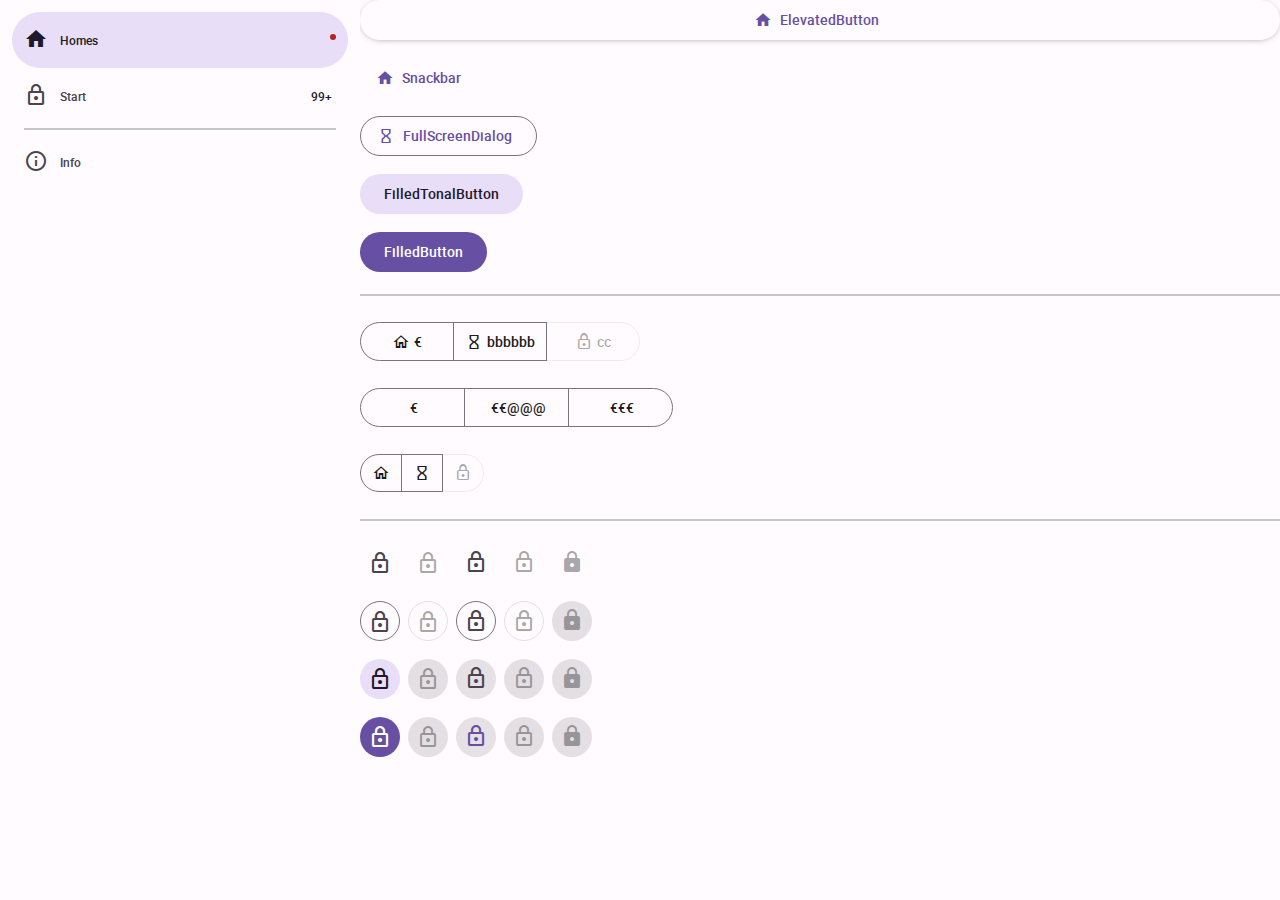
==== index.html @ 230a1a6f "dialog full/basic: buttons, styling" ====
<!DOCTYPE html>
<html lang="de">

<head>
    <title>rohstoff</title>
    <meta charset="utf-8">
    <meta name="viewport" content="width=device-width, initial-scale=1">

    <link rel="preload" href="/fonts/materialiconsoutlined-regular-webfont.woff2" as="font" type="font/woff2"
        crossorigin>
    <link rel="preload" href="/fonts/materialicons-regular-webfont.woff2" as="font" type="font/woff2" crossorigin>
    <link rel="preload" href="/fonts/roboto-medium-webfont.woff2" as="font" type="font/woff2" crossorigin>
    <link rel="preload" href="/fonts/roboto-regular-webfont.woff2" as="font" type="font/woff2" crossorigin>

    <style>
        @font-face {
            font-family: "Icons";
            font-style: normal;
            font-weight: 400;
            src: url("/fonts/materialicons-regular-webfont.woff2") format('woff2');
            font-display: swap;
        }

        @font-face {
            font-family: "Icons-Outlined";
            font-style: normal;
            font-weight: 400;
            src: url("/fonts/materialiconsoutlined-regular-webfont.woff2") format('woff2');
            font-display: swap;
        }

        @font-face {
            font-family: "Regular";
            font-style: normal;
            font-weight: 400;
            src: local('sans-serif'), url("/fonts/roboto-regular-webfont.woff2") format('woff2');
            font-display: swap;
        }

        @font-face {
            font-family: "Medium";
            font-style: normal;
            font-weight: 400;
            src: local('sans-serif'), url("/fonts/roboto-medium-webfont.woff2") format('woff2');
            font-display: swap;
        }

        #testid {
            background-color: #fff;
        }
    </style>

    <script>
        // example:
        var mediaQueryExpanded = "(min-width: 1240px)"
        var breakpoints = {
            compact: 550,
            expanded: 1300
        }
        var i18n = {
            close: 'schliessen'
        }
    </script>
    <script type="module">
        import { App, Element } from '/rohstoff/application.mjs'        
        import { BasicDialog } from '/rohstoff/containment/BasicDialog.mjs'
        import { FullScreenDialog } from '/rohstoff/containment/FullScreenDialog.mjs'
        
        import { Divider } from '/rohstoff/divider.mjs'
        import { LinearProgressIndicator } from '/rohstoff/communication/LinearProgressIndicator.mjs'
        import { Snackbar } from '/rohstoff/communication/Snackbar.mjs'
        import { Row } from '/rohstoff/layouts/row.mjs'
        import { Column } from '/rohstoff/layouts/column.mjs'
        import { NavigationBar, NavigationItem,NavigationDivider } from '/rohstoff/navigation/navigationbar.mjs'
        import {
            TextButton,
            OutlinedButton,
            FilledTonalButton,
            FilledButton,
            ElevatedButton
        } from '/rohstoff/actions/CommonButtons.mjs';
        import {
            SegmentedButton,
            ButtonSegment
        } from '/rohstoff/actions/SegmentedButtons.mjs';
        import {
            OutlinedIconButton,
            ToggleOutlinedIconButton,
            FilledTonalIconButton,
            ToggleFilledTonalIconButton,
            FilledIconButton,
            ToggleFilledIconButton,
            IconButton,
            ToggleIconButton
        } from '/rohstoff/actions/IconButtons.mjs';
         
        const fsd = new FullScreenDialog({
            title: "Headline",
            child: new FilledButton({
                label: "test"
            }),
            id: "testid"
        })

        const sbar = new Snackbar({
            text: "Ich bin die Snackbar. Ich bin die Snackbar. Ich bin die Snackbar.",
            action: "los gehts"
        })

        const xxx =
            new NavigationItem({
                label: "Home",
                icon: "\ue88a",
                checked: true
            });

        const pb = new LinearProgressIndicator({ value: .6 })
        const d = new BasicDialog({
            title: "Titel",
            icon: "\ue88a",//String.fromCodePoint("0xe144"),
            buttonConfirm: new TextButton({ label: 'new', onclick: (e) => { d.hide() } }),
            buttonDismiss: new TextButton({ label: 'cancel', onclick: (e) => { pb.visible = false }, disabled: false }),
            onbeforeshow: (e) => { pb.visible = true; pb.value = .1; console.log(e) },
            child: new Divider()//pb
        })

        const b = new ElevatedButton({
            label: "ElevatedButton",
            responsive: true,
            icon: "\ue88a",
            onclick: (e) => {
                d.show()
            }
        })
        const app = new App({
            child: new Column({
                gap: 18,
                align: { /* verticaly: 'center',  horizontaly: 'center' */ },
                children: [
                    sbar,
                    b,
                    new TextButton({
                        icon: "\ue88a",
                        label: "Snackbar",
                        onclick: (e)=>{
                            sbar.show(8000)
                        }
                    }),
                    new OutlinedButton({
                        icon: "\ue88b",
                        label: "FullScreenDialog",
                        onclick: (e)=>{
                            fsd.show()
                        }
                    }),
                    new FilledTonalButton({
                        label: "FilledTonalButton"
                    }),
                    new FilledButton({
                        label: "FilledButton",
                        onclick: (e) => {
                            document.body.requestFullscreen()
                        }
                    }),
                    new Divider(),
                    new SegmentedButton({
                        multiSelection: false,
                        iconsOnly: false,
                        segments: [
                            new ButtonSegment({
                                icon: "\ue88a",
                                label: '€',
                                id: 's1'
                            }),
                            new ButtonSegment({
                                onclick: (e) => { console.log(e.target) },
                                icon: "\ue88b",
                                label: 'bbbbbb',
                                id: 's2'
                            }),
                            new ButtonSegment({
                                icon: "\ue88d",
                                label: 'cc',
                                disabled: true,
                                id: 's3'
                            })
                        ],
                        description: 'a filter',
                    }),
                    new SegmentedButton({
                        multiSelection: true,
                        iconsOnly: false,
                        segments: [
                            new ButtonSegment({
                                /* icon: "\ue88a", */
                                label: '€',
                                id: 's11'
                            }),
                            new ButtonSegment({
                                onclick: (e) => { console.log(this) },
                                /* icon: "\ue88b", */
                                label: '€€@@@',
                                id: 's21'
                            }),
                            new ButtonSegment({
                                /* icon: "\ue88d", */
                                label: '€€€',
                                disabled: false,
                                id: 's31'
                            })
                        ],
                        description: 'a filter',
                    }),
                    new SegmentedButton({
                        multiSelection: true,
                        iconsOnly: true,
                        segments: [
                            new ButtonSegment({
                                icon: "\ue88a",
                                label: '€',
                                id: 's12'
                            }),
                            new ButtonSegment({
                                onclick: (e) => { console.log(this) },
                                icon: "\ue88b",
                                label: '€€€€',
                                id: 's22'
                            }),
                            new ButtonSegment({
                                icon: "\ue88d",
                                label: '€€€',
                                disabled: true,
                                id: 's32'
                            })
                        ],
                        description: 'a filter',
                    }),
                    new Divider(),
                    new Row({
                        gap: 8,
                        children: [
                            new IconButton({
                                label: "IconButton",
                                icon: "\ue88d",
                                disabled: false
                            }),
                            new IconButton({
                                label: "IconButton",
                                icon: "\ue88d",
                                disabled: true
                            }),
                            new ToggleIconButton({
                                label: "ToggleIconButton",
                                icon: "\ue88d",
                                disabled: false
                            }),
                            new ToggleIconButton({
                                label: "ToggleIconButton",
                                icon: "\ue88d",
                                disabled: true
                            }),
                            new ToggleIconButton({
                                label: "ToggleIconButton",
                                icon: "\ue88d",
                                disabled: true,
                                checked: true
                            })
                        ]
                    }),
                    new Row({
                        gap: 8,
                        children: [
                            new OutlinedIconButton({
                                label: "OutlinedIconButton",
                                icon: "\ue88d",
                                disabled: false
                            }),
                            new OutlinedIconButton({
                                label: "OutlinedIconButton",
                                icon: "\ue88d",
                                disabled: true
                            }),
                            new ToggleOutlinedIconButton({
                                label: "ToggleOutlinedIconButton",
                                icon: "\ue88d",
                                disabled: false
                            }),
                            new ToggleOutlinedIconButton({
                                label: "ToggleOutlinedIconButton",
                                icon: "\ue88d",
                                disabled: true
                            }),
                            new ToggleOutlinedIconButton({
                                label: "ToggleOutlinedIconButton",
                                icon: "\ue88d",
                                disabled: true,
                                checked: true
                            }),
                        ]
                    }),
                    new Row({
                        gap: 8,
                        children: [
                            new FilledTonalIconButton({
                                label: "FilledTonalIconButton",
                                icon: "\ue88d"
                            }),
                            new FilledTonalIconButton({
                                label: "FilledTonalIconButton",
                                icon: "\ue88d",
                                disabled: true
                            }),
                            new ToggleFilledTonalIconButton({
                                label: "ToggleFilledTonalIconButton",
                                icon: "\ue88d"
                            }),
                            new ToggleFilledTonalIconButton({
                                label: "ToggleFilledTonalIconButton",
                                icon: "\ue88d",
                                disabled: true
                            }),
                            new ToggleFilledTonalIconButton({
                                label: "ToggleFilledTonalIconButton",
                                icon: "\ue88d",
                                disabled: true,
                                checked: true
                            }),
                        ]
                    }),
                    new Row({
                        gap: 8,
                        children: [
                            new FilledIconButton({
                                label: "FilledIconButton",
                                icon: "\ue88d"
                            }),
                            new FilledIconButton({
                                label: "FilledIconButton",
                                icon: "\ue88d",
                                disabled: true,
                            }),
                            new ToggleFilledIconButton({
                                label: "ToggleFilledIconButton",
                                icon: "\ue88d",
                            }),
                            new ToggleFilledIconButton({
                                label: "ToggleFilledIconButton",
                                icon: "\ue88d",
                                disabled: true,
                            }),
                            new ToggleFilledIconButton({
                                label: "ToggleFilledIconButton",
                                icon: "\ue88d",
                                disabled: true,
                                checked: true
                            }),
                        ]
                    }),
                ]
            })
        })

        const navitem1 =
            new NavigationItem({
                label: "Homes",
                icon: "\ue88a",
                checked: true,
                badge: true,
                //onclick: (e)=>{navitem1.badge=false;navbar.withMenu=false}
            })

        const navbar = new NavigationBar({
            onclick: (e) => true,
            withMenu: true,
            items: [
                navitem1,
                new NavigationItem({
                    label: "Start",
                    icon: "\ue88d",
                    badge: '99+'
                }),
                new NavigationDivider(),
                new NavigationItem({
                    label: "Info",
                    icon: "\ue88e"
                }),
            ]
        });
    </script>
</head>

</html>
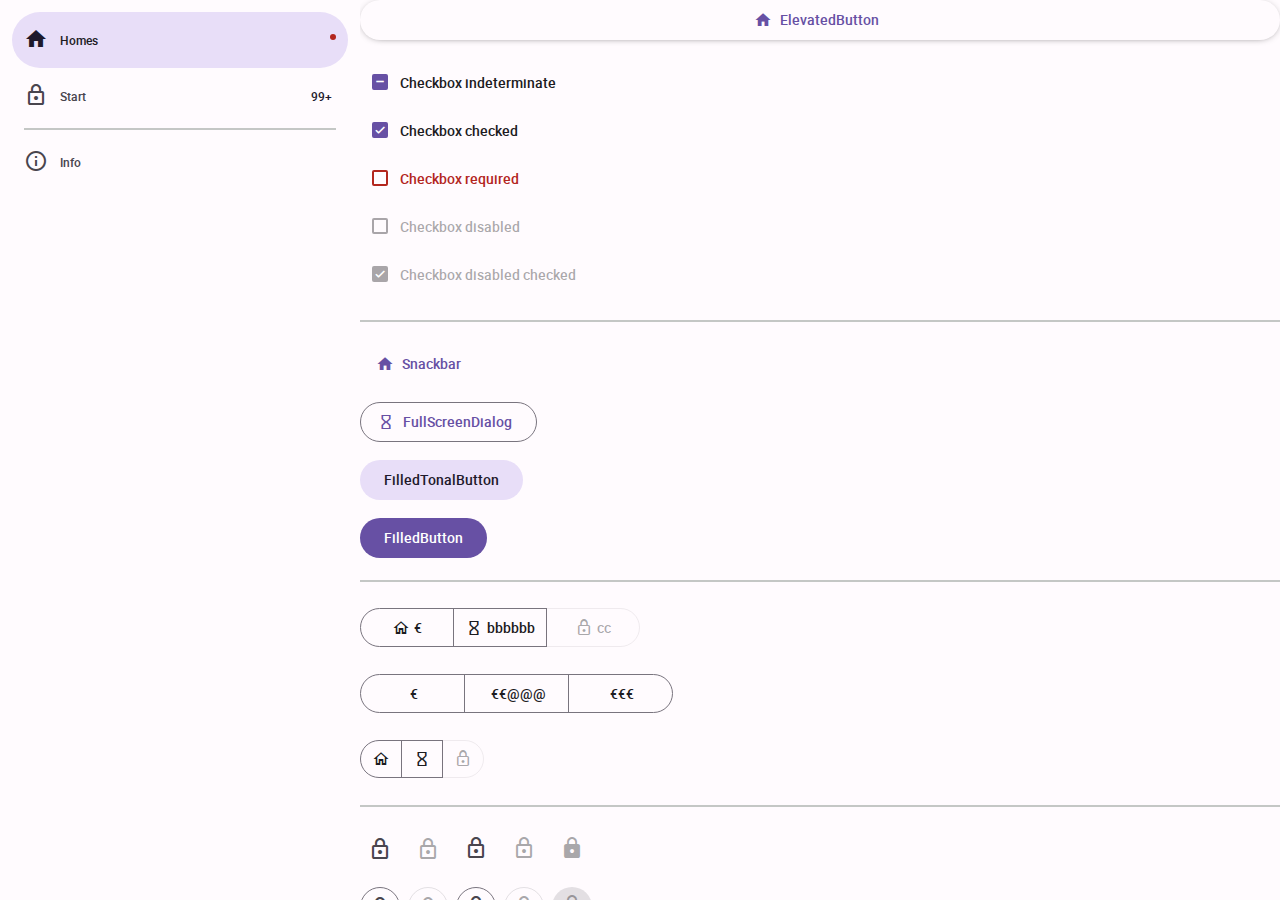
==== commit 26595c7b: "Checkbox added" ====
--- a/index.html
+++ b/index.html
@@ -62,16 +62,16 @@
         }
     </script>
     <script type="module">
-        import { App, Element } from '/rohstoff/application.mjs'        
+        import { App, Element } from '/rohstoff/application.mjs'
         import { BasicDialog } from '/rohstoff/containment/BasicDialog.mjs'
         import { FullScreenDialog } from '/rohstoff/containment/FullScreenDialog.mjs'
-        
+
         import { Divider } from '/rohstoff/divider.mjs'
         import { LinearProgressIndicator } from '/rohstoff/communication/LinearProgressIndicator.mjs'
         import { Snackbar } from '/rohstoff/communication/Snackbar.mjs'
         import { Row } from '/rohstoff/layouts/row.mjs'
         import { Column } from '/rohstoff/layouts/column.mjs'
-        import { NavigationBar, NavigationItem,NavigationDivider } from '/rohstoff/navigation/navigationbar.mjs'
+        import { NavigationBar, NavigationItem, NavigationDivider } from '/rohstoff/navigation/navigationbar.mjs'
         import {
             TextButton,
             OutlinedButton,
@@ -93,11 +93,32 @@
             IconButton,
             ToggleIconButton
         } from '/rohstoff/actions/IconButtons.mjs';
-         
+        import { Checkbox } from '/rohstoff/selection/Checkbox.mjs';
+
         const fsd = new FullScreenDialog({
             title: "Headline",
-            child: new FilledButton({
-                label: "test"
+            child: new Column({
+                gap: 8,
+                children: [
+                    new FilledButton({
+                        label: "test"
+                    }),
+                    new FilledButton({
+                        label: "test"
+                    }),
+                    new FilledButton({
+                        label: "test"
+                    }),
+                    new FilledButton({
+                        label: "test"
+                    }),
+                    new FilledButton({
+                        label: "test"
+                    }),
+                    new FilledButton({
+                        label: "test"
+                    }),
+                ]
             }),
             id: "testid"
         })
@@ -132,6 +153,18 @@
                 d.show()
             }
         })
+
+        const cbindeterminate =
+            new Checkbox({
+                label: 'Checkbox indeterminate',
+                indeterminate: true,
+                onclick: function (e) {
+                    console.log(this.checked)
+                }
+            })
+
+
+
         const app = new App({
             child: new Column({
                 gap: 18,
@@ -139,17 +172,43 @@
                 children: [
                     sbar,
                     b,
+                    new Column({
+                        children: [
+                            cbindeterminate,
+                            new Checkbox({
+                                label: 'Checkbox checked',
+                                checked: true
+                            }),
+                            new Checkbox({
+                                label: 'Checkbox required',
+                                required: true,
+                                onclick: function (e) {
+                                    console.log(this.valueMissing)
+                                }
+                            }),
+                            new Checkbox({
+                                label: 'Checkbox disabled',
+                                disabled: true,
+                            }),
+                            new Checkbox({
+                                label: 'Checkbox disabled checked',
+                                disabled: true,
+                                checked: true
+                            })
+                        ]
+                    }),
+                    new Divider(),
                     new TextButton({
                         icon: "\ue88a",
                         label: "Snackbar",
-                        onclick: (e)=>{
+                        onclick: (e) => {
                             sbar.show(8000)
                         }
                     }),
                     new OutlinedButton({
                         icon: "\ue88b",
                         label: "FullScreenDialog",
-                        onclick: (e)=>{
+                        onclick: (e) => {
                             fsd.show()
                         }
                     }),
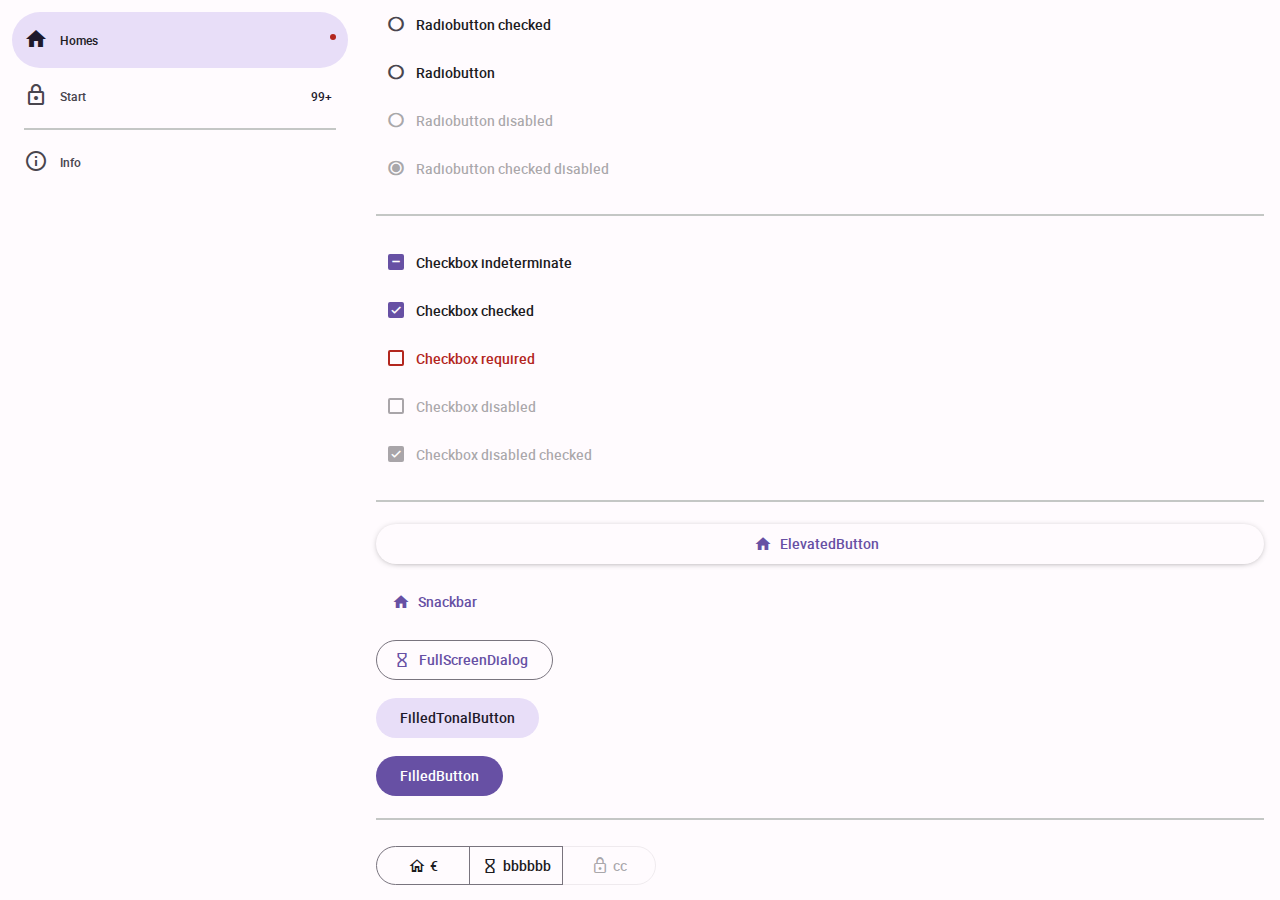
==== commit 9e21ff89: "Radiobutton added" ====
--- a/index.html
+++ b/index.html
@@ -94,12 +94,30 @@
             ToggleIconButton
         } from '/rohstoff/actions/IconButtons.mjs';
         import { Checkbox } from '/rohstoff/selection/Checkbox.mjs';
-
+        import { Radiobutton } from '/rohstoff/selection/Radiobutton.mjs';
         const fsd = new FullScreenDialog({
             title: "Headline",
             child: new Column({
                 gap: 8,
                 children: [
+                    new FilledButton({
+                        label: "test"
+                    }),
+                    new FilledButton({
+                        label: "test"
+                    }),
+                    new FilledButton({
+                        label: "test"
+                    }),
+                    new FilledButton({
+                        label: "test"
+                    }),
+                    new FilledButton({
+                        label: "test"
+                    }),
+                    new FilledButton({
+                        label: "test"
+                    }),
                     new FilledButton({
                         label: "test"
                     }),
@@ -167,11 +185,36 @@
 
         const app = new App({
             child: new Column({
+                paddingLeft: 16,
+                paddingRight: 16,
                 gap: 18,
                 align: { /* verticaly: 'center',  horizontaly: 'center' */ },
                 children: [
-                    sbar,
-                    b,
+                    new Column({
+                        children: [
+                            new Radiobutton({
+                                label: 'Radiobutton checked',
+                                group: 'a',
+                                checked: true
+                            }),
+                            new Radiobutton({
+                                label: 'Radiobutton',
+                                group: 'a'
+                            }),
+                            new Radiobutton({
+                                label: 'Radiobutton disabled',
+                                disabled: true,
+                                group: 'a'
+                            }),
+                            new Radiobutton({
+                                label: 'Radiobutton checked disabled',
+                                disabled: true,
+                                group: 'a',
+                                checked: true
+                            })
+                        ]
+                    }),
+                    new Divider(),
                     new Column({
                         children: [
                             cbindeterminate,
@@ -198,6 +241,7 @@
                         ]
                     }),
                     new Divider(),
+                    b,
                     new TextButton({
                         icon: "\ue88a",
                         label: "Snackbar",
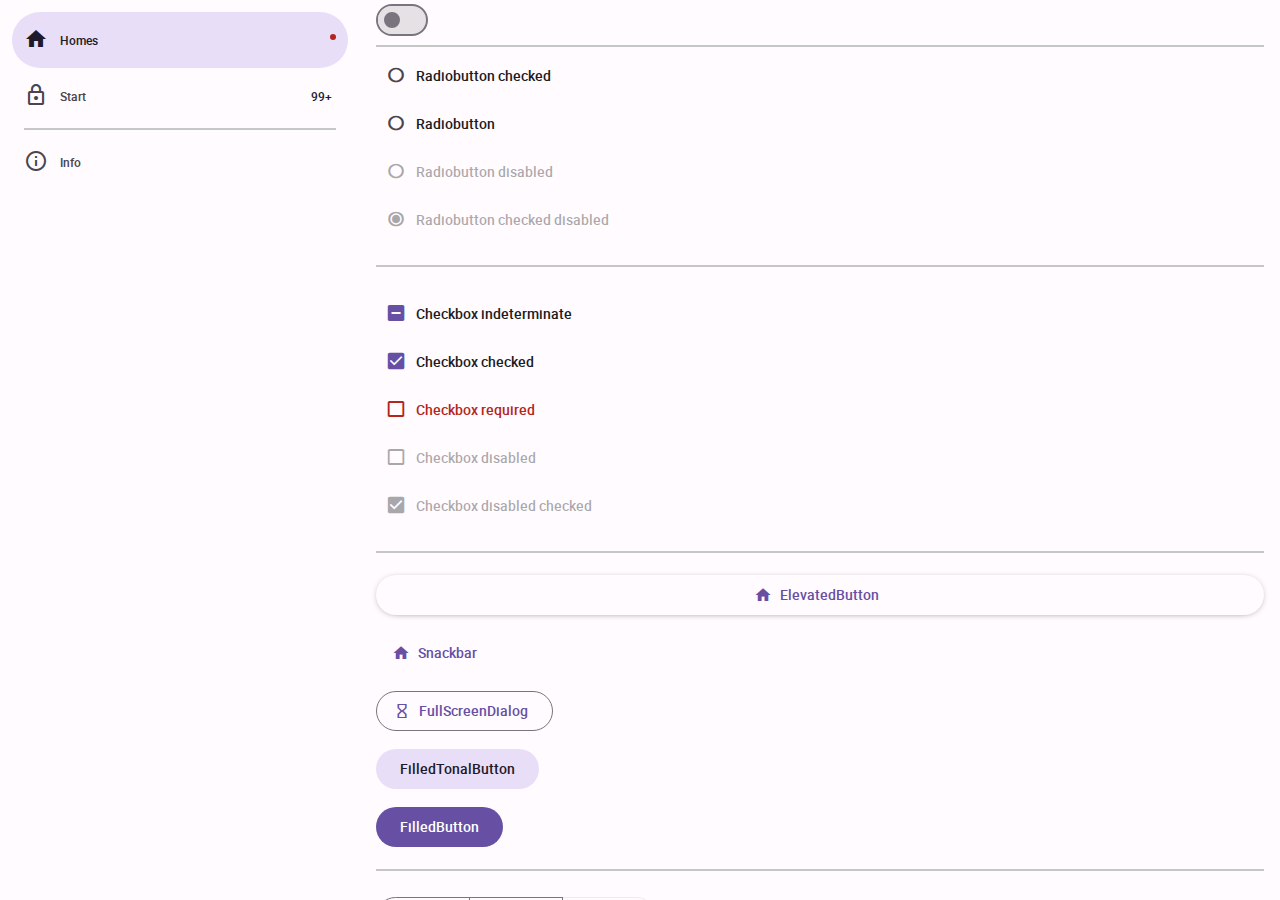
==== commit 232750b7: "switch added" ====
--- a/index.html
+++ b/index.html
@@ -95,6 +95,8 @@
         } from '/rohstoff/actions/IconButtons.mjs';
         import { Checkbox } from '/rohstoff/selection/Checkbox.mjs';
         import { Radiobutton } from '/rohstoff/selection/Radiobutton.mjs';
+        import { Switch } from '/rohstoff/selection/Switch.mjs';
+
         const fsd = new FullScreenDialog({
             title: "Headline",
             child: new Column({
@@ -192,6 +194,11 @@
                 children: [
                     new Column({
                         children: [
+                            new Switch({
+                                iconChecked: "\ue876",
+                                //iconUnchecked: "\ue5cd"
+                            }),
+                            new Divider(),
                             new Radiobutton({
                                 label: 'Radiobutton checked',
                                 group: 'a',
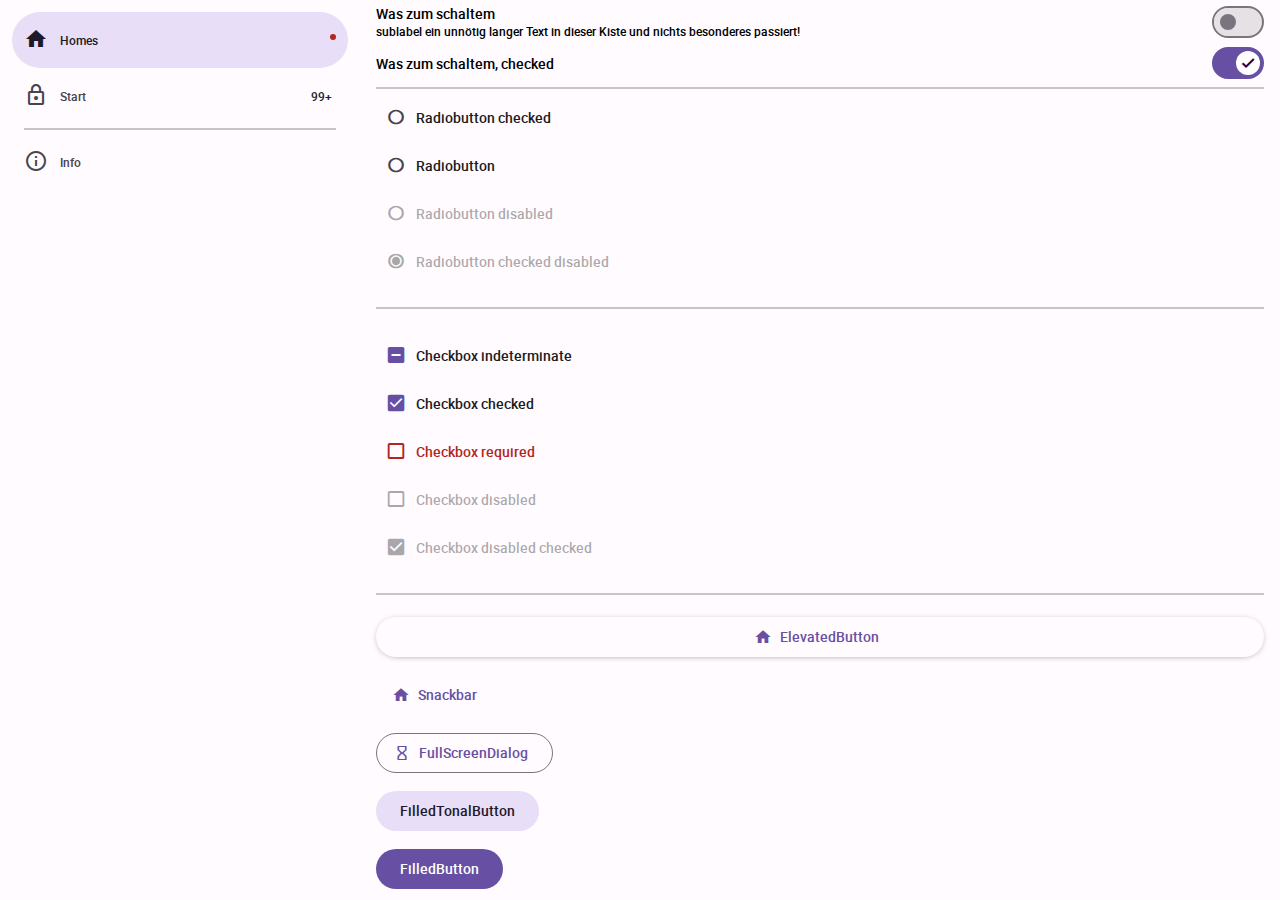
==== commit b27b4795: "switch: label and sublabel added" ====
--- a/index.html
+++ b/index.html
@@ -102,8 +102,10 @@
             child: new Column({
                 gap: 8,
                 children: [
-                    new FilledButton({
-                        label: "test"
+                    new Switch({
+                        iconChecked: "\ue876",
+                        label: "Was zum schaltem",
+                        sublabel: "sublabel ein unnötig langer Text in dieser Kiste und nichts besonderes passiert!",
                     }),
                     new FilledButton({
                         label: "test"
@@ -196,7 +198,17 @@
                         children: [
                             new Switch({
                                 iconChecked: "\ue876",
-                                //iconUnchecked: "\ue5cd"
+                                label: "Was zum schaltem",
+                                sublabel: "sublabel ein unnötig langer Text in dieser Kiste und nichts besonderes passiert!",
+                            }),
+                            new Switch({
+                                iconChecked: "\ue876",
+                                label: "Was zum schaltem, checked",
+                                checked: true,
+                                //sublabel: "sublabel ein unnötig langer Text in dieser Kiste und nichts besonderes passiert!",
+                                onclick: function (e) {
+                                    this.sublabel = this.node.firstElementChild.checked
+                                }
                             }),
                             new Divider(),
                             new Radiobutton({
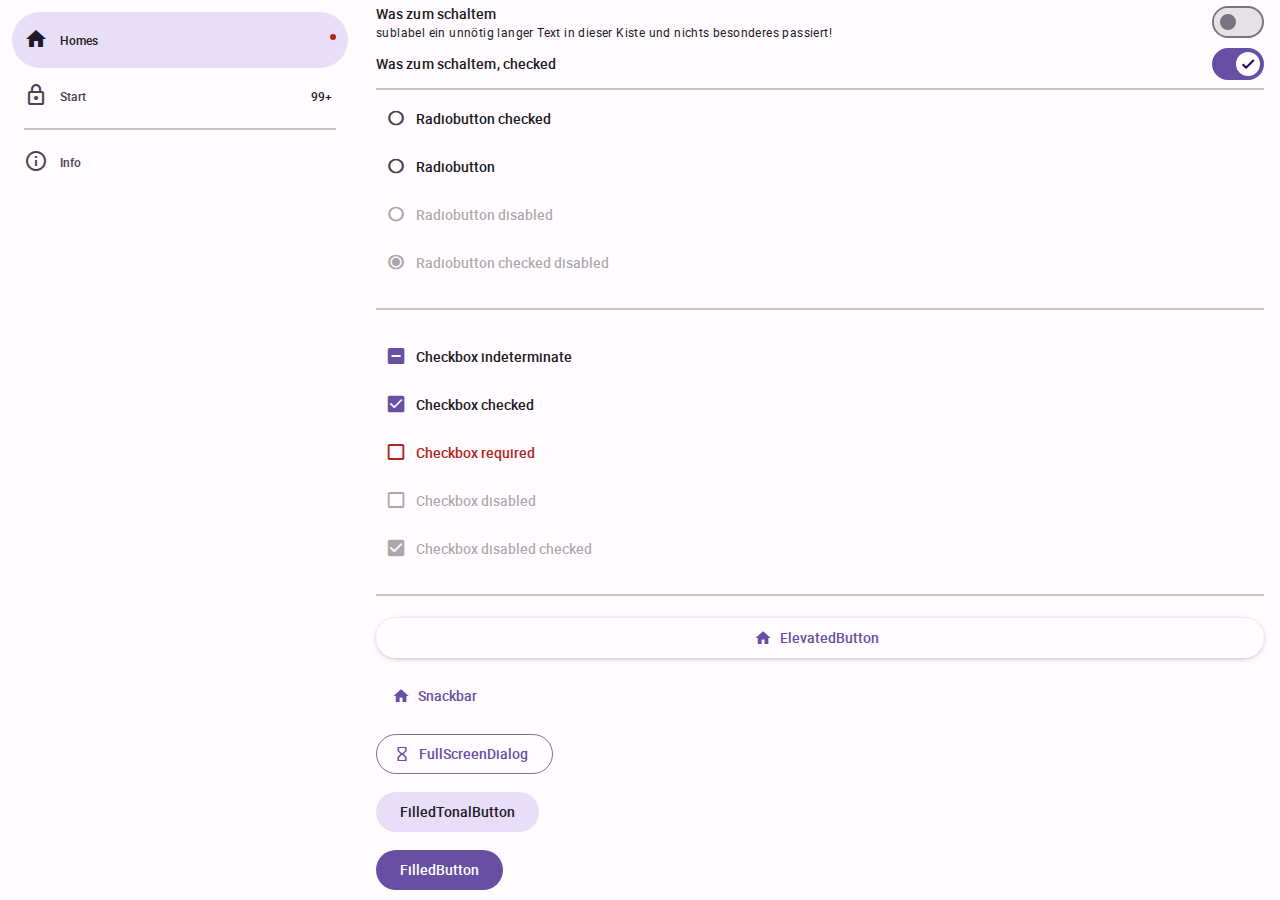
==== commit 42b8e3d1: "typescale.css added;  switch constructor idea" ====
--- a/index.html
+++ b/index.html
@@ -5,6 +5,8 @@
     <title>rohstoff</title>
     <meta charset="utf-8">
     <meta name="viewport" content="width=device-width, initial-scale=1">
+
+    <link rel="stylesheet" href="/rohstoff/typescale.css" as="style" type="text/css">
 
     <link rel="preload" href="/fonts/materialiconsoutlined-regular-webfont.woff2" as="font" type="font/woff2"
         crossorigin>
@@ -29,22 +31,37 @@
             font-display: swap;
         }
 
-        @font-face {
-            font-family: "Regular";
-            font-style: normal;
-            font-weight: 400;
-            src: local('sans-serif'), url("/fonts/roboto-regular-webfont.woff2") format('woff2');
-            font-display: swap;
+@font-face {
+    font-family: "Regular";
+    font-style: normal;
+    font-weight: 400;
+    src: url("/fonts/roboto-regular-webfont.woff2") format('woff2');
+    font-display: swap;
+}
+
+@font-face {
+    font-family: "Medium";
+    font-style: normal;
+    font-weight: 500;
+    src: url("/fonts/roboto-medium-webfont.woff2") format('woff2');
+    font-display: swap;
+}
+
+/*  */
+
+        :root {
+            --typeface-brand: Roboto;
+            --typeface-plain: Roboto;
+
+
+            --typescale-label-large: 500 14rem/20rem var(--typeface-plain);
+            --typescale-label-large: 500 12rem/16rem var(--typeface-plain);
+            --typescale-label-large: 500 11rem/16rem var(--typeface-plain);
+
+            --typescale-body-large: 400 16rem/24rem var(--typeface-plain);
+            --typescale-body-medium: 400 14rem/20rem var(--typeface-plain);
+            --typescale-body-small: 400 12rem/16rem var(--typeface-plain);
         }
-
-        @font-face {
-            font-family: "Medium";
-            font-style: normal;
-            font-weight: 400;
-            src: local('sans-serif'), url("/fonts/roboto-medium-webfont.woff2") format('woff2');
-            font-display: swap;
-        }
-
         #testid {
             background-color: #fff;
         }
--- a/rohstoff/typescale.css
+++ b/rohstoff/typescale.css
@@ -0,0 +1,128 @@
+@font-face {
+    font-family: "Roboto";
+    font-style: normal;
+    font-weight: 400;
+    src: url("/fonts/roboto-regular-webfont.woff2") format('woff2');
+    font-display: swap;
+}
+
+@font-face {
+    font-family: "Roboto";
+    font-style: normal;
+    font-weight: 500;
+    src: url("/fonts/roboto-medium-webfont.woff2") format('woff2');
+    font-display: swap;
+}
+
+.typeface-brand {
+    font-family: Roboto;
+}
+
+.typeface-plain {
+    font-family: Roboto;
+}
+
+.typescale-display-large {
+    font-weight: 400;
+    font-size: 57rem;
+    line-height: 64rem;
+    letter-spacing: -0.25rem;
+}
+
+.typescale-display-medium {
+    font-weight: 400;
+    font-size: 45rem;
+    line-height: 52rem;
+    letter-spacing: 0;
+}
+
+.typescale-display-small {
+    font-weight: 400;
+    font-size: 36rem;
+    line-height: 44rem;
+    letter-spacing: 0;
+}
+
+.typescale-headline-large {
+    font-weight: 400;
+    font-size: 32rem;
+    line-height: 40rem;
+    letter-spacing: 0;
+}
+
+.typescale-headline-medium {
+    font-weight: 400;
+    font-size: 28rem;
+    line-height: 36rem;
+    letter-spacing: 0;
+}
+
+.typescale-headline-small {
+    font-weight: 400;
+    font-size: 24rem;
+    line-height: 32rem;
+    letter-spacing: 0;
+}
+
+.typescale-title-large {
+    font-weight: 400;
+    font-size: 22rem;
+    line-height: 28rem;
+    letter-spacing: 0;
+}
+
+.typescale-title-medium {
+    font-weight: 500;
+    font-size: 16rem;
+    line-height: 24rem;
+    letter-spacing: .15rem;
+}
+
+.typescale-title-small {
+    font-weight: 500;
+    font-size: 14rem;
+    line-height: 20rem;
+    letter-spacing: .1;
+}
+
+.typescale-label-large {
+    font-weight: 500;
+    font-size: 14rem;
+    line-height: 20rem;
+    letter-spacing: .1rem;
+}
+
+.typescale-label-medium {
+    font-weight: 500;
+    font-size: 12rem;
+    line-height: 16rem;
+    letter-spacing: .5rem;
+}
+
+.typescale-label-small {
+    font-weight: 500;
+    font-size: 11rem;
+    line-height: 16rem;
+    letter-spacing: .5rem;
+}
+
+.typescale-body-large {
+    font-weight: 400;
+    font-size: 16rem;
+    line-height: 24rem;
+    letter-spacing: .5rem;
+}
+
+.typescale-body-medium {
+    font-weight: 400;
+    font-size: 14rem;
+    line-height: 20rem;
+    letter-spacing: .25rem;
+}
+
+.typescale-body-small {
+    font-weight: 400;
+    font-size: 12rem;
+    line-height: 16rem;
+    letter-spacing: .4rem;
+}